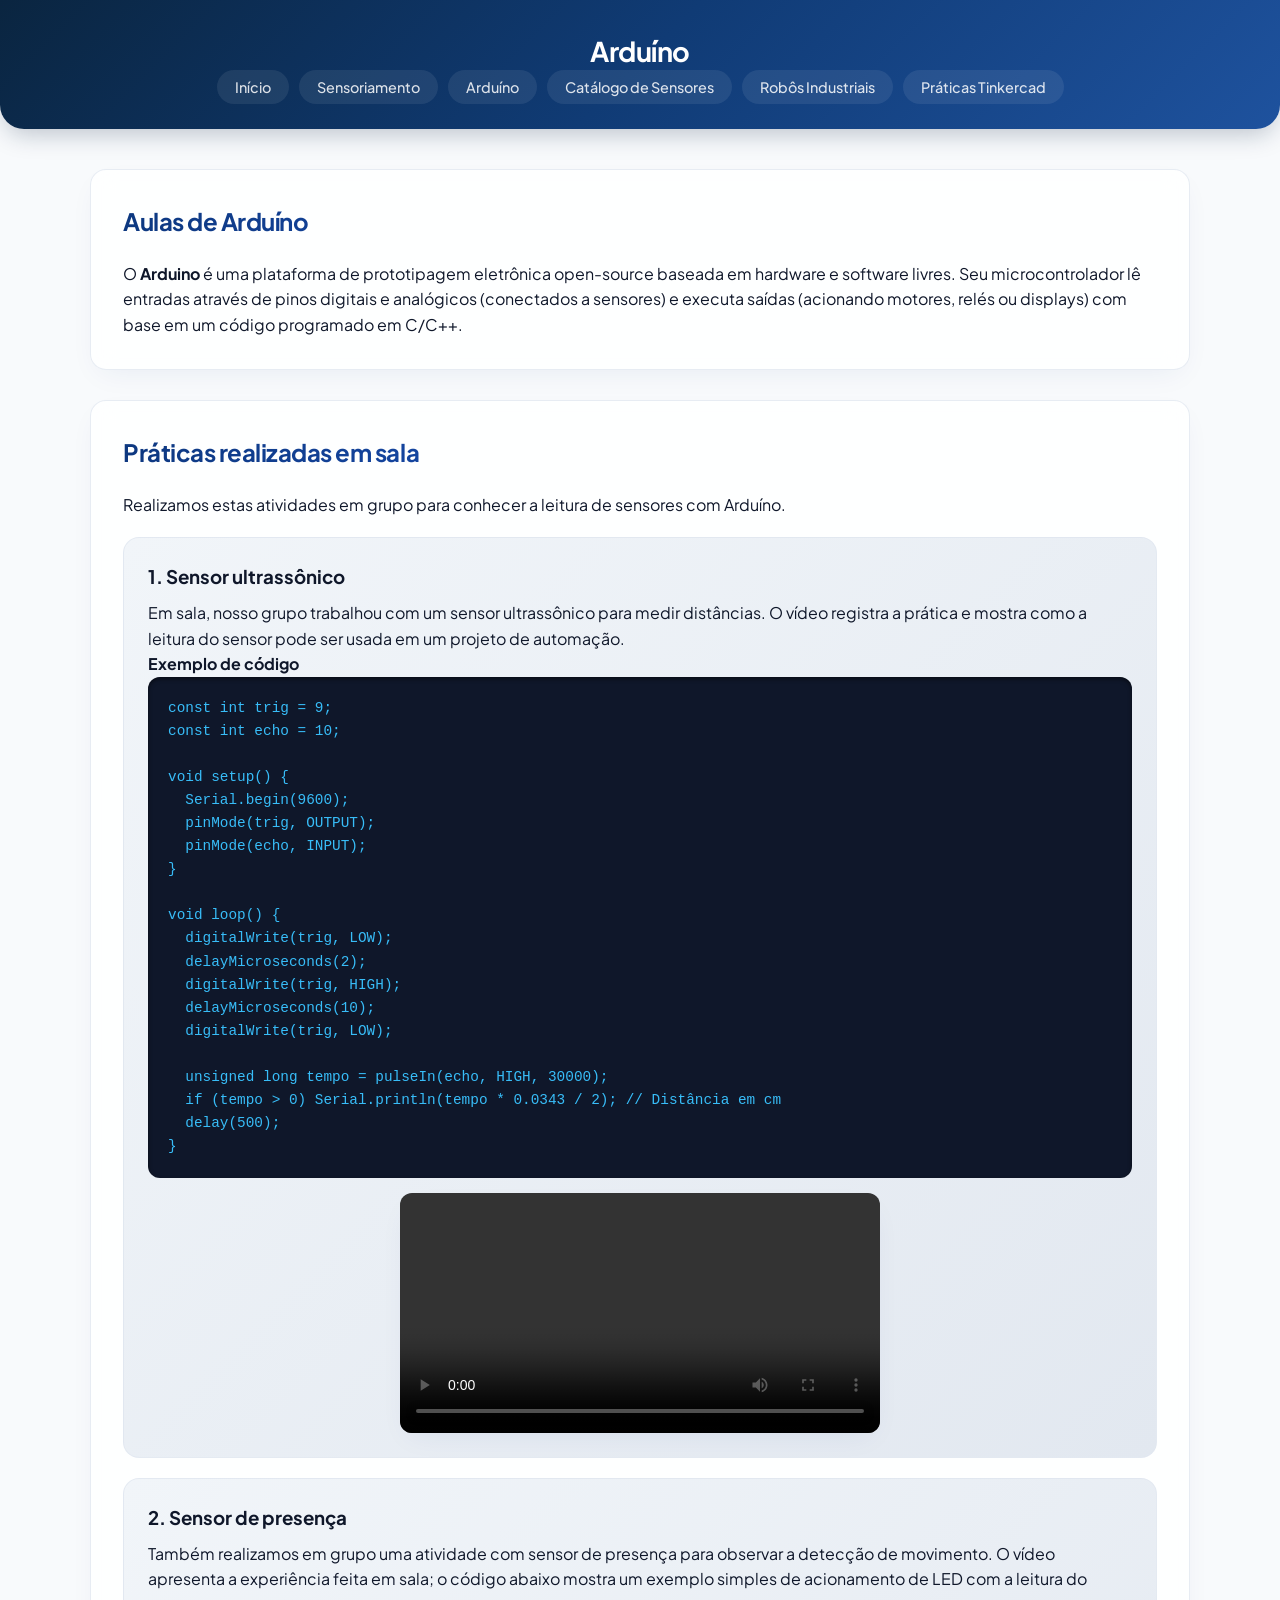
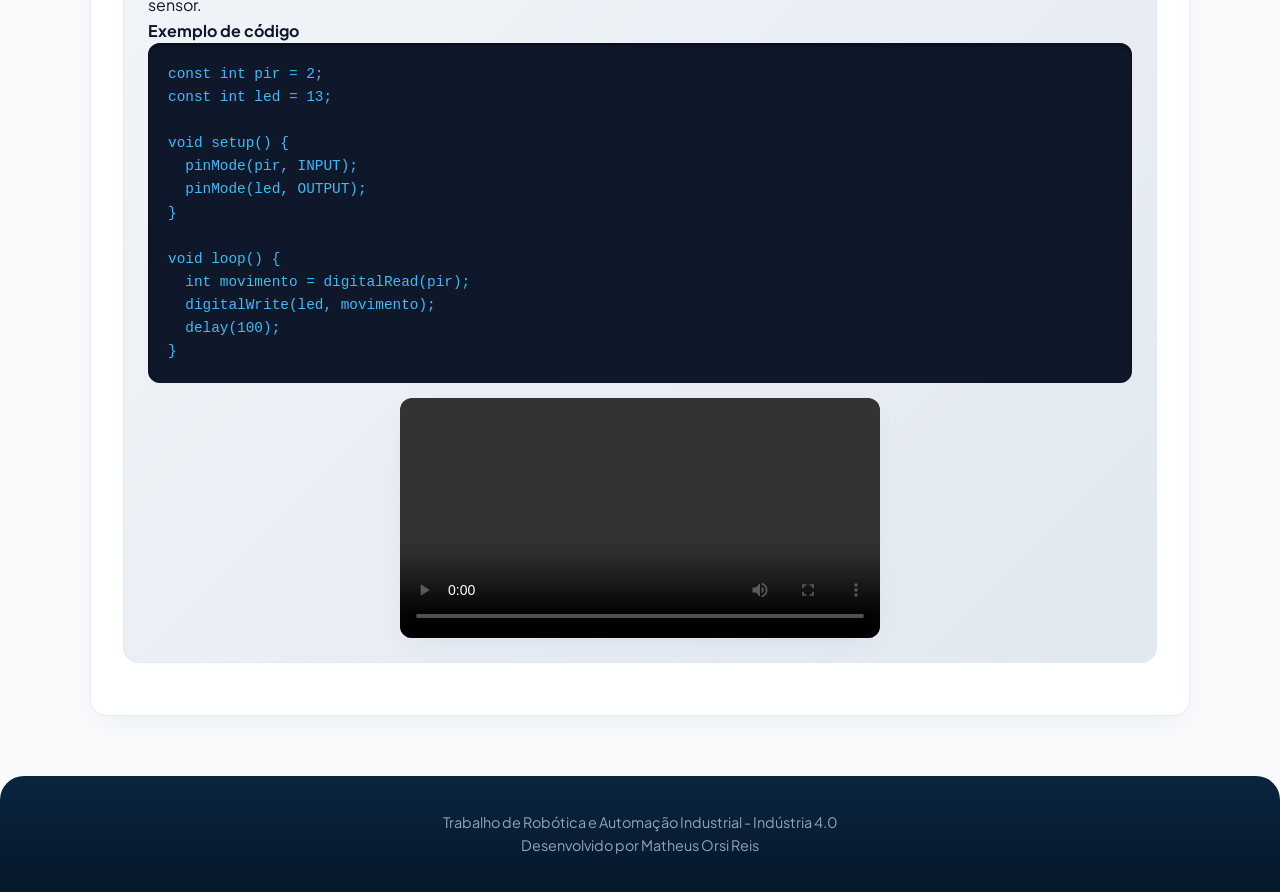
==== html/arduino.html @ b30e3d96 "adicionando prática do arduíno" ====
<!DOCTYPE html>
<html lang="pt-BR">
<head>
    <meta charset="UTF-8">
    <meta name="viewport" content="width=device-width, initial-scale=1.0">
    <title>Arduíno - Portal de Automação</title>
    <link rel="stylesheet" href="../style.css">
</head>
<body>

    <header>
        <h1>Arduíno</h1>
        <nav aria-label="Navegação principal">
            <ul>
                <li><a href="../index.html">Início</a></li>
                <li><a href="../index.html#sensoriamento">Sensoriamento</a></li>
                <li><a href="arduino.html" aria-current="page">Arduíno</a></li>
                <li><a href="sensores.html">Catálogo de Sensores</a></li>
                <li><a href="../index.html#robos">Robôs Industriais</a></li>
                <li><a href="tinkercad.html">Práticas Tinkercad</a></li>
            </ul>
        </nav>
    </header>

    <main>
        <section>
            <h2>Aulas de Arduíno</h2>
            <p>  O <strong>Arduino</strong> é uma plataforma de prototipagem eletrônica open-source baseada em hardware e
                software livres.
                Seu microcontrolador lê entradas através de pinos digitais e analógicos (conectados a sensores) e
                executa saídas
                (acionando motores, relés ou displays) com base em um código programado em C/C++.</p>
        </section>

        <section aria-labelledby="aulas-arduino">
            <h2 id="aulas-arduino">Práticas realizadas em sala</h2>
            <p>Realizamos estas atividades em grupo para conhecer a leitura de sensores com Arduíno.</p>

            <article class="desafio-container aula-arduino">
                <h3>1. Sensor ultrassônico</h3>
                <p>Em sala, nosso grupo trabalhou com um sensor ultrassônico para medir distâncias. O vídeo registra a prática e mostra como a leitura do sensor pode ser usada em um projeto de automação.</p>
                <h4>Exemplo de código</h4>
                <pre><code>const int trig = 9;
const int echo = 10;

void setup() {
  Serial.begin(9600);
  pinMode(trig, OUTPUT);
  pinMode(echo, INPUT);
}

void loop() {
  digitalWrite(trig, LOW);
  delayMicroseconds(2);
  digitalWrite(trig, HIGH);
  delayMicroseconds(10);
  digitalWrite(trig, LOW);

  unsigned long tempo = pulseIn(echo, HIGH, 30000);
  if (tempo > 0) Serial.println(tempo * 0.0343 / 2); // Distância em cm
  delay(500);
}</code></pre>
                <video controls preload="metadata" aria-label="Vídeo da prática com sensor ultrassônico">
                    <source src="../videos/arduino-ultrassonico.mp4" type="video/mp4">
                    Seu navegador não suporta a exibição de vídeos.
                </video>
            </article>

            <article class="desafio-container aula-arduino">
                <h3>2. Sensor de presença</h3>
                <p>Também realizamos em grupo uma atividade com sensor de presença para observar a detecção de movimento. O vídeo apresenta a experiência feita em sala; o código abaixo mostra um exemplo simples de acionamento de LED com a leitura do sensor.</p>
                <h4>Exemplo de código</h4>
                <pre><code>const int pir = 2;
const int led = 13;

void setup() {
  pinMode(pir, INPUT);
  pinMode(led, OUTPUT);
}

void loop() {
  int movimento = digitalRead(pir);
  digitalWrite(led, movimento);
  delay(100);
}</code></pre>
                <video controls preload="metadata" aria-label="Vídeo da prática com sensor de presença">
                    <source src="../videos/arduino-presenca.mp4" type="video/mp4">
                    Seu navegador não suporta a exibição de vídeos.
                </video>
            </article>
        </section>
    </main>

    <footer>
        <p>Trabalho de Robótica e Automação Industrial - Indústria 4.0</p>
        <p>Desenvolvido por Matheus Orsi Reis</p>
    </footer>

</body>
</html>
---- style.css ----
/* Fonte Moderna */
@import url('https://fonts.googleapis.com/css2?family=Plus+Jakarta+Sans:wght@400;500;600;700&display=swap');

:root {
    --senai-blue: #0d3880;
    --senai-blue-light: #2563eb;
    --senai-red-accent: #ff334b;
    
    --bg-main: #f8fafc;
    --bg-card: rgba(255, 255, 255, 0.85);
    --border-subtle: rgba(226, 232, 240, 0.8);
    
    --text-primary: #0f172a;
    --text-secondary: #64748b;
    
    --radius: 16px;
    --shadow-soft: 0 10px 30px -10px rgba(13, 56, 128, 0.08);
    --shadow-hover: 0 20px 40px -15px rgba(13, 56, 128, 0.18);
    --transition: all 0.3s cubic-bezier(0.4, 0, 0.2, 1);
}

/* Reset Base */
* {
    margin: 0;
    padding: 0;
    box-sizing: border-box;
}

body {
    font-family: 'Plus Jakarta Sans', -apple-system, sans-serif;
    background-color: var(--bg-main);
    color: var(--text-primary);
    line-height: 1.6;
}

/* Header com Fade Elegante e Estrutura Grid */
header {
    background: linear-gradient(135deg, #0a2540 0%, #103b75 50%, #1e529e 100%);
    color: #ffffff;
    padding: 30px 40px;
    border-bottom-left-radius: 24px;
    border-bottom-right-radius: 24px;
    box-shadow: 0 10px 25px -5px rgba(10, 37, 64, 0.25);
}

/* Grid tridimensional: Logo (esq) | Título (centro) | Espaçador (dir) */
.header-top {
    display: grid;
    grid-template-columns: minmax(100px, auto) 1fr minmax(100px, auto);
    align-items: center;
    margin-bottom: 25px;
    gap: 20px;
}

/* Container de Fundo Branco para a Logo SENAI */
.logo-senai {
    height: 48px;
    width: auto;
    object-fit: contain;
    display: block;
    background-color: #ffffff;
    padding: 6px 14px;
    border-radius: 8px;
    box-shadow: 0 4px 12px rgba(0, 0, 0, 0.18);
    transition: var(--transition);
}

.logo-senai:hover {
    transform: translateY(-2px);
    box-shadow: 0 6px 16px rgba(0, 0, 0, 0.25);
}

/* Espaçador invisível com a mesma largura para manter o título 100% centralizado */
.header-spacer {
    width: 100%;
    min-width: 100px;
}

header h1 {
    font-size: 1.7rem;
    font-weight: 700;
    letter-spacing: -0.02em;
    text-align: center;
    margin: 0;
}

/* Navegação Fluida com Pílulas */
nav ul {
    list-style: none;
    display: flex;
    justify-content: center;
    gap: 10px;
    flex-wrap: wrap;
}

nav ul li a {
    color: rgba(255, 255, 255, 0.85);
    text-decoration: none;
    font-weight: 500;
    font-size: 0.9rem;
    padding: 8px 18px;
    border-radius: 99px;
    background: rgba(255, 255, 255, 0.08);
    backdrop-filter: blur(8px);
    transition: var(--transition);
}

nav ul li a:hover {
    color: #ffffff;
    background: rgba(255, 255, 255, 0.22);
    transform: translateY(-2px);
}

/* Conteúdo Principal */
main {
    width: 90%;
    max-width: 1100px;
    margin: 40px auto;
}

section {
    background: var(--bg-card);
    backdrop-filter: blur(12px);
    margin-bottom: 30px;
    padding: 32px;
    border-radius: var(--radius);
    border: 1px solid var(--border-subtle);
    box-shadow: var(--shadow-soft);
}

section h2 {
    font-size: 1.5rem;
    font-weight: 700;
    letter-spacing: -0.02em;
    background: linear-gradient(90deg, #0d3880, #2563eb);
    -webkit-background-clip: text;
    -webkit-text-fill-color: transparent;
    margin-bottom: 20px;
}

section img {
    width: 100%;
    max-width: 500px;
    display: block;
    margin: 20px auto;
    border-radius: 12px;
    box-shadow: var(--shadow-soft);
}

/* Cards com Efeito Flutuante */
.cards {
    display: flex;
    flex-wrap: wrap;
    gap: 24px;
    justify-content: center;
}

.card {
    width: 310px;
    background: var(--bg-card);
    border: 1px solid var(--border-subtle);
    border-radius: var(--radius);
    text-align: center;
    padding: 24px;
    box-shadow: var(--shadow-soft);
    transition: var(--transition);
    display: flex;
    flex-direction: column;
    justify-content: space-between;
}

.card:hover {
    transform: translateY(-8px);
    box-shadow: var(--shadow-hover);
    border-color: rgba(37, 99, 235, 0.3);
}

.card img {
    width: 100%;
    height: 180px;
    object-fit: cover;
    border-radius: 12px;
}

.card h3 {
    margin: 18px 0 8px;
    color: var(--text-primary);
    font-size: 1.2rem;
    font-weight: 600;
}

.card p {
    margin-bottom: 20px;
    color: var(--text-secondary);
    font-size: 0.92rem;
}

/* Botão com Fade no Hover */
.card a {
    display: inline-block;
    background: linear-gradient(135deg, #0d3880 0%, #2563eb 100%);
    color: #ffffff;
    text-decoration: none;
    padding: 12px 24px;
    border-radius: 99px;
    font-weight: 600;
    font-size: 0.9rem;
    box-shadow: 0 4px 12px rgba(37, 99, 235, 0.25);
    transition: var(--transition);
}

.card a:hover {
    box-shadow: 0 6px 20px rgba(37, 99, 235, 0.4);
    transform: scale(1.02);
    opacity: 0.95;
}

/* Bloco Tinkercad / Código */
.desafio-container {
    background: linear-gradient(135deg, #f1f5f9 0%, #e2e8f0 100%);
    padding: 24px;
    margin: 20px 0;
    border-radius: var(--radius);
    border: 1px solid var(--border-subtle);
}

pre {
    background: #0f172a;
    color: #38bdf8;
    padding: 20px;
    border-radius: 12px;
    overflow-x: auto;
    font-size: 0.9rem;
    box-shadow: inset 0 2px 4px rgba(0,0,0,0.5);
}

code {
    font-family: 'Fira Code', monospace;
}

video {
    width: 100%;
    margin-top: 15px;
    border-radius: 12px;
    box-shadow: var(--shadow-soft);
}

/* Espaço para vídeos das futuras aulas de Arduíno */
.aula-arduino h3 {
    margin-bottom: 8px;
}

.aula-arduino video {
    display: block;
    max-width: 480px;
    margin: 15px auto 0;
}

.video-placeholder {
    display: flex;
    align-items: center;
    justify-content: center;
    min-height: 220px;
    margin-top: 15px;
    border: 2px dashed var(--border-subtle);
    border-radius: 12px;
    color: var(--text-secondary);
    background: var(--bg-main);
    text-align: center;
}

/* Rodapé */
footer {
    background: linear-gradient(180deg, #0a2540 0%, #061729 100%);
    color: #94a3b8;
    text-align: center;
    padding: 35px 20px;
    margin-top: 60px;
    font-size: 0.9rem;
    border-top-left-radius: 24px;
    border-top-right-radius: 24px;
}

/* Responsividade para Dispositivos Móveis */
@media (max-width: 768px) {
    header {
        padding: 20px 15px;
    }

    .header-top {
        display: flex;
        flex-direction: column;
        align-items: center;
        text-align: center;
        gap: 12px;
    }

    .header-spacer {
        display: none;
    }

    nav ul {
        flex-direction: column;
        gap: 8px;
    }

    header h1 {
        font-size: 1.3rem;
    }

    .card {
        width: 100%;
        max-width: 360px;
    }

}
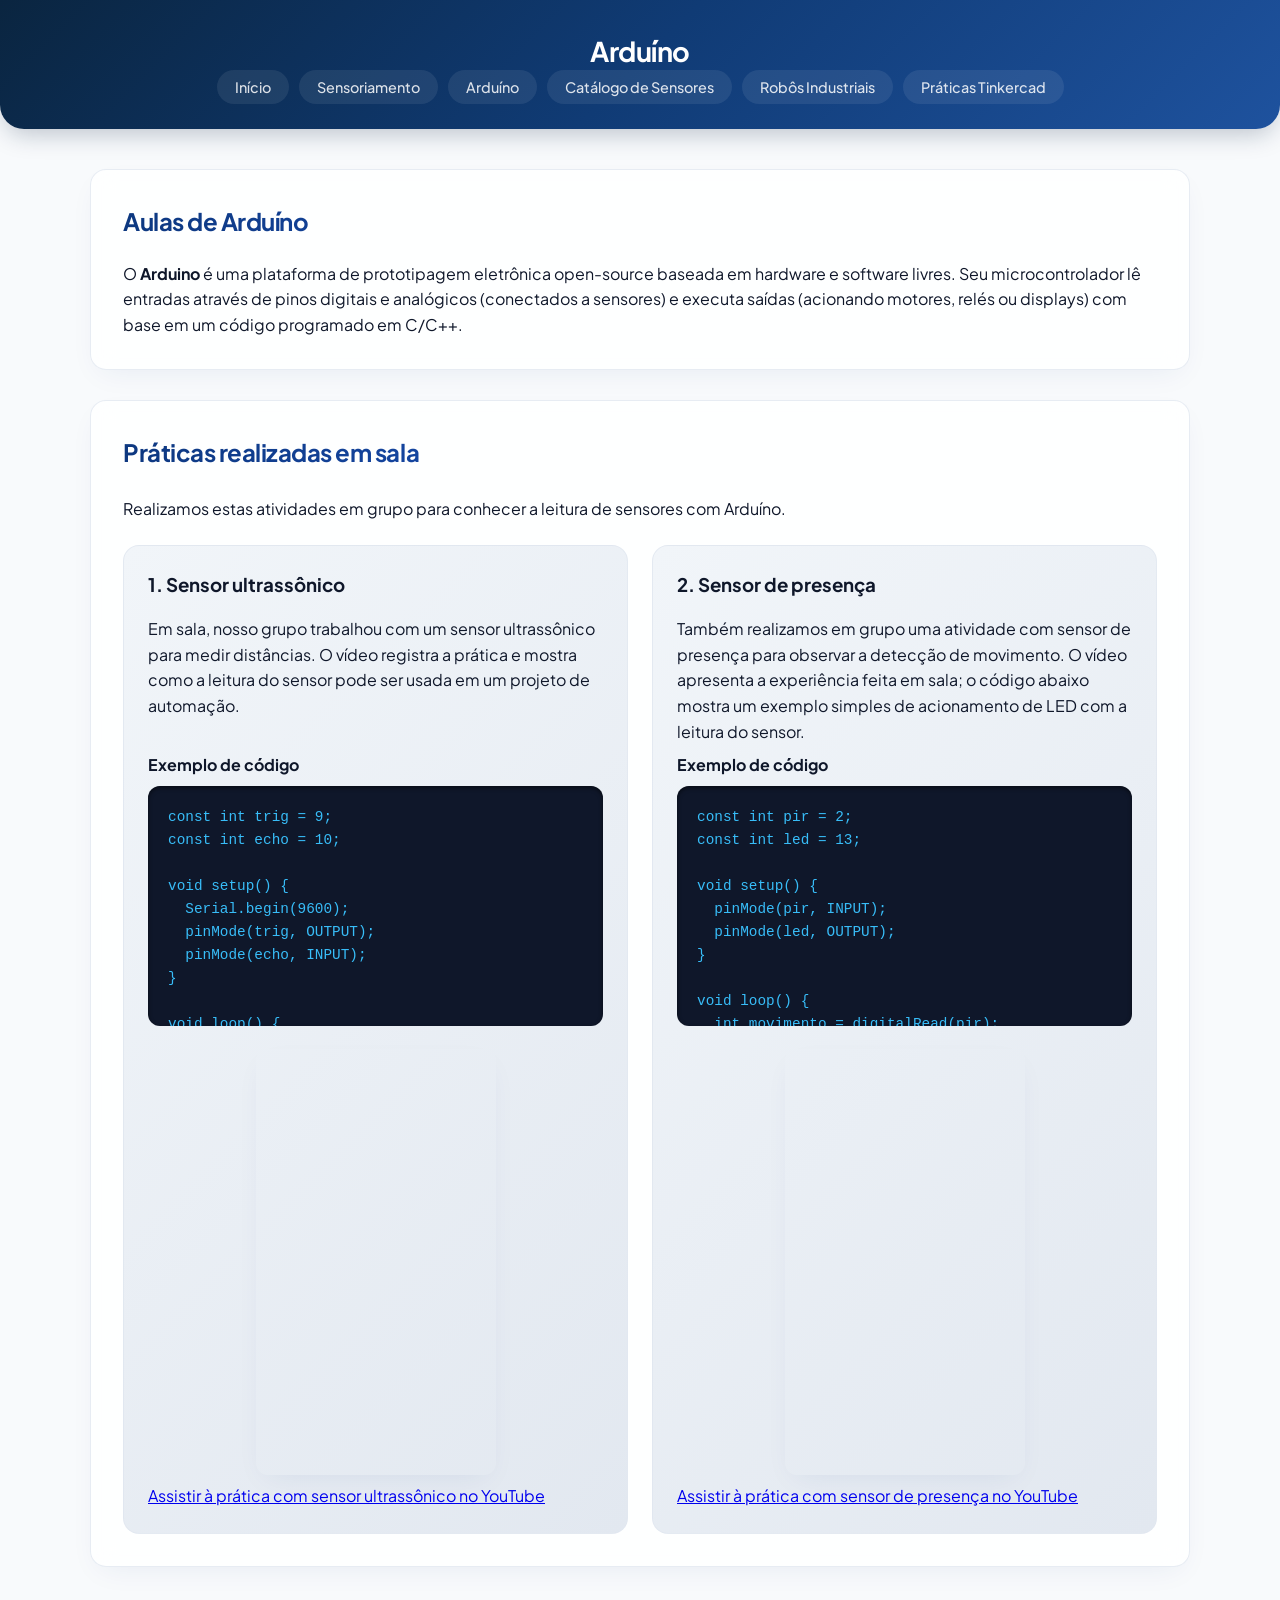
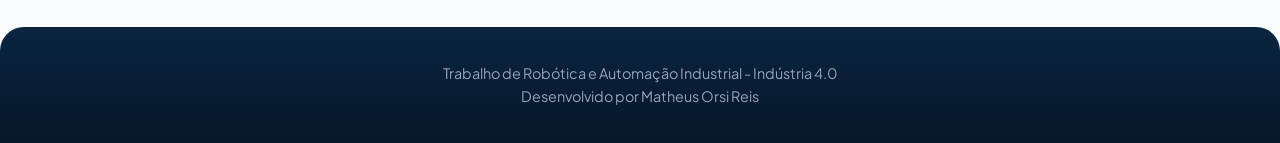
==== commit 0f70d675: "atualizando vídeos" ====
--- a/html/arduino.html
+++ b/html/arduino.html
@@ -60,10 +60,8 @@
   if (tempo > 0) Serial.println(tempo * 0.0343 / 2); // Distância em cm
   delay(500);
 }</code></pre>
-                <video controls preload="metadata" aria-label="Vídeo da prática com sensor ultrassônico">
-                    <source src="../videos/arduino-ultrassonico.mp4" type="video/mp4">
-                    Seu navegador não suporta a exibição de vídeos.
-                </video>
+                <iframe class="youtube-video" src="https://www.youtube.com/embed/ZgIiF_DsfPs" title="Vídeo da prática com sensor ultrassônico" loading="lazy" allow="accelerometer; autoplay; clipboard-write; encrypted-media; gyroscope; picture-in-picture; web-share" referrerpolicy="strict-origin-when-cross-origin" allowfullscreen></iframe>
+                <p><a href="https://youtube.com/shorts/ZgIiF_DsfPs?feature=share" target="_blank" rel="noopener noreferrer">Assistir à prática com sensor ultrassônico no YouTube</a></p>
             </article>
 
             <article class="desafio-container aula-arduino">
@@ -83,10 +81,8 @@
   digitalWrite(led, movimento);
   delay(100);
 }</code></pre>
-                <video controls preload="metadata" aria-label="Vídeo da prática com sensor de presença">
-                    <source src="../videos/arduino-presenca.mp4" type="video/mp4">
-                    Seu navegador não suporta a exibição de vídeos.
-                </video>
+                <iframe class="youtube-video" src="https://www.youtube.com/embed/SK4CNiemLFM" title="Vídeo da prática com sensor de presença" loading="lazy" allow="accelerometer; autoplay; clipboard-write; encrypted-media; gyroscope; picture-in-picture; web-share" referrerpolicy="strict-origin-when-cross-origin" allowfullscreen></iframe>
+                <p><a href="https://youtube.com/shorts/SK4CNiemLFM?feature=share" target="_blank" rel="noopener noreferrer">Assistir à prática com sensor de presença no YouTube</a></p>
             </article>
         </section>
     </main>
--- a/style.css
+++ b/style.css
@@ -238,21 +238,50 @@
     font-family: 'Fira Code', monospace;
 }
 
-video {
+video,
+.youtube-video {
     width: 100%;
     margin-top: 15px;
     border-radius: 12px;
     box-shadow: var(--shadow-soft);
 }
 
-/* Espaço para vídeos das futuras aulas de Arduíno */
+/* Vídeos das aulas de Arduíno */
+section[aria-labelledby="aulas-arduino"] {
+    display: grid;
+    grid-template-columns: repeat(2, minmax(0, 1fr));
+    gap: 24px;
+}
+
+section[aria-labelledby="aulas-arduino"] > h2,
+section[aria-labelledby="aulas-arduino"] > p {
+    grid-column: 1 / -1;
+    margin-bottom: 0;
+}
+
+.aula-arduino {
+    display: grid;
+    grid-template-rows: auto 1fr auto 240px auto auto;
+    gap: 8px;
+    min-width: 0;
+    margin: 0;
+}
+
+.aula-arduino pre {
+    min-width: 0;
+    overflow: auto;
+}
+
 .aula-arduino h3 {
     margin-bottom: 8px;
 }
 
-.aula-arduino video {
+.aula-arduino .youtube-video {
     display: block;
-    max-width: 480px;
+    max-width: 240px;
+    height: auto;
+    aspect-ratio: 9 / 16;
+    border: 0;
     margin: 15px auto 0;
 }
 
@@ -283,6 +312,10 @@
 
 /* Responsividade para Dispositivos Móveis */
 @media (max-width: 768px) {
+    section[aria-labelledby="aulas-arduino"] {
+        grid-template-columns: minmax(0, 1fr);
+    }
+
     header {
         padding: 20px 15px;
     }
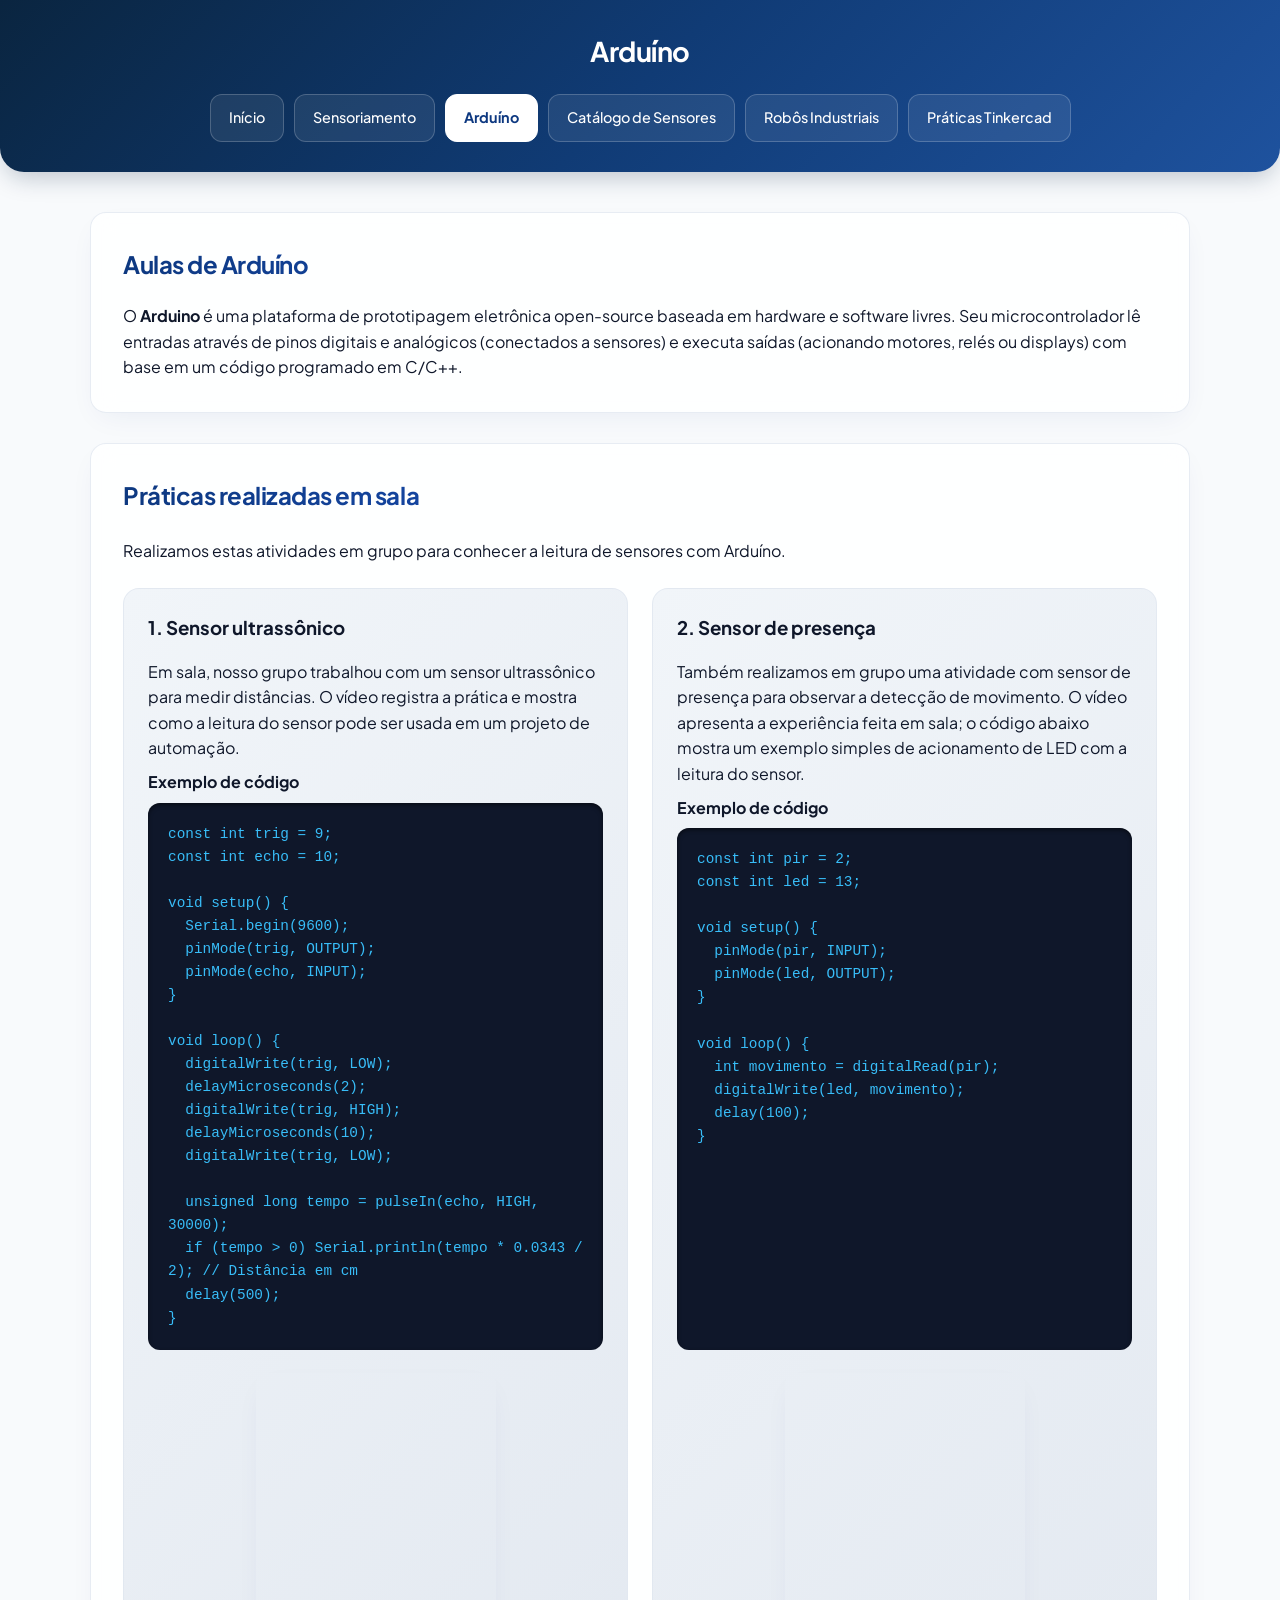
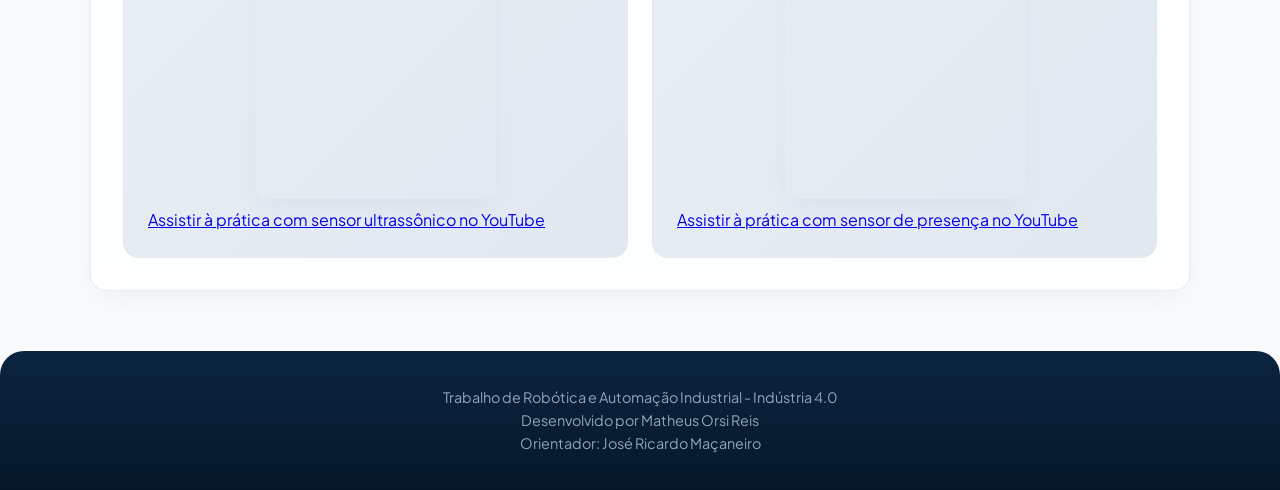
==== commit 642e5ca9: "adicionando orientador" ====
--- a/html/arduino.html
+++ b/html/arduino.html
@@ -90,6 +90,7 @@
     <footer>
         <p>Trabalho de Robótica e Automação Industrial - Indústria 4.0</p>
         <p>Desenvolvido por Matheus Orsi Reis</p>
+        <p>Orientador: José Ricardo Maçaneiro</p>
     </footer>
 
 </body>
--- a/style.css
+++ b/style.css
@@ -84,31 +84,66 @@
     margin: 0;
 }
 
-/* Navegação Fluida com Pílulas */
+/* Navegação responsiva */
+header > h1 + nav {
+    margin-top: 20px;
+}
+
 nav ul {
     list-style: none;
     display: flex;
     justify-content: center;
+    flex-wrap: wrap;
     gap: 10px;
-    flex-wrap: wrap;
+    padding: 0;
+    margin: 0;
+}
+
+nav li {
+    min-width: 0;
 }
 
 nav ul li a {
-    color: rgba(255, 255, 255, 0.85);
+    display: flex;
+    align-items: center;
+    justify-content: center;
+    min-height: 48px;
+    height: 100%;
+    padding: 10px 18px;
+    border: 1px solid rgba(255, 255, 255, 0.2);
+    border-radius: 12px;
+    background: rgba(255, 255, 255, 0.08);
+    color: #ffffff;
+    text-align: center;
     text-decoration: none;
     font-weight: 500;
     font-size: 0.9rem;
-    padding: 8px 18px;
-    border-radius: 99px;
-    background: rgba(255, 255, 255, 0.08);
-    backdrop-filter: blur(8px);
-    transition: var(--transition);
-}
-
-nav ul li a:hover {
-    color: #ffffff;
-    background: rgba(255, 255, 255, 0.22);
-    transform: translateY(-2px);
+    line-height: 1.4;
+    overflow-wrap: anywhere;
+    transition: background-color 0.2s ease, border-color 0.2s ease;
+}
+
+nav ul li a[aria-current="page"] {
+    background: #ffffff;
+    border-color: #ffffff;
+    color: var(--senai-blue);
+    font-weight: 700;
+}
+
+nav ul li a:focus-visible {
+    outline: 3px solid #facc15;
+    outline-offset: 3px;
+}
+
+@media (hover: hover) {
+    nav ul li a:hover {
+        background: rgba(255, 255, 255, 0.22);
+        border-color: rgba(255, 255, 255, 0.5);
+    }
+
+    nav ul li a[aria-current="page"]:hover {
+        background: #e2e8f0;
+    }
 }
 
 /* Conteúdo Principal */
@@ -261,7 +296,7 @@
 
 .aula-arduino {
     display: grid;
-    grid-template-rows: auto 1fr auto 240px auto auto;
+    grid-template-rows: auto auto auto 1fr auto auto;
     gap: 8px;
     min-width: 0;
     margin: 0;
@@ -269,7 +304,8 @@
 
 .aula-arduino pre {
     min-width: 0;
-    overflow: auto;
+    white-space: pre-wrap;
+    overflow-wrap: anywhere;
 }
 
 .aula-arduino h3 {
@@ -333,8 +369,18 @@
     }
 
     nav ul {
-        flex-direction: column;
-        gap: 8px;
+        display: grid;
+        grid-template-columns: repeat(2, minmax(0, 1fr));
+        gap: 10px;
+    }
+
+    nav li:last-child:nth-child(odd) {
+        grid-column: 1 / -1;
+    }
+
+    nav ul li a {
+        padding: 12px 10px;
+        font-size: 0.85rem;
     }
 
     header h1 {
@@ -347,3 +393,8 @@
     }
 
 }
+
+.etapas-controle {
+    list-style: none;
+    padding-left: 0;
+}
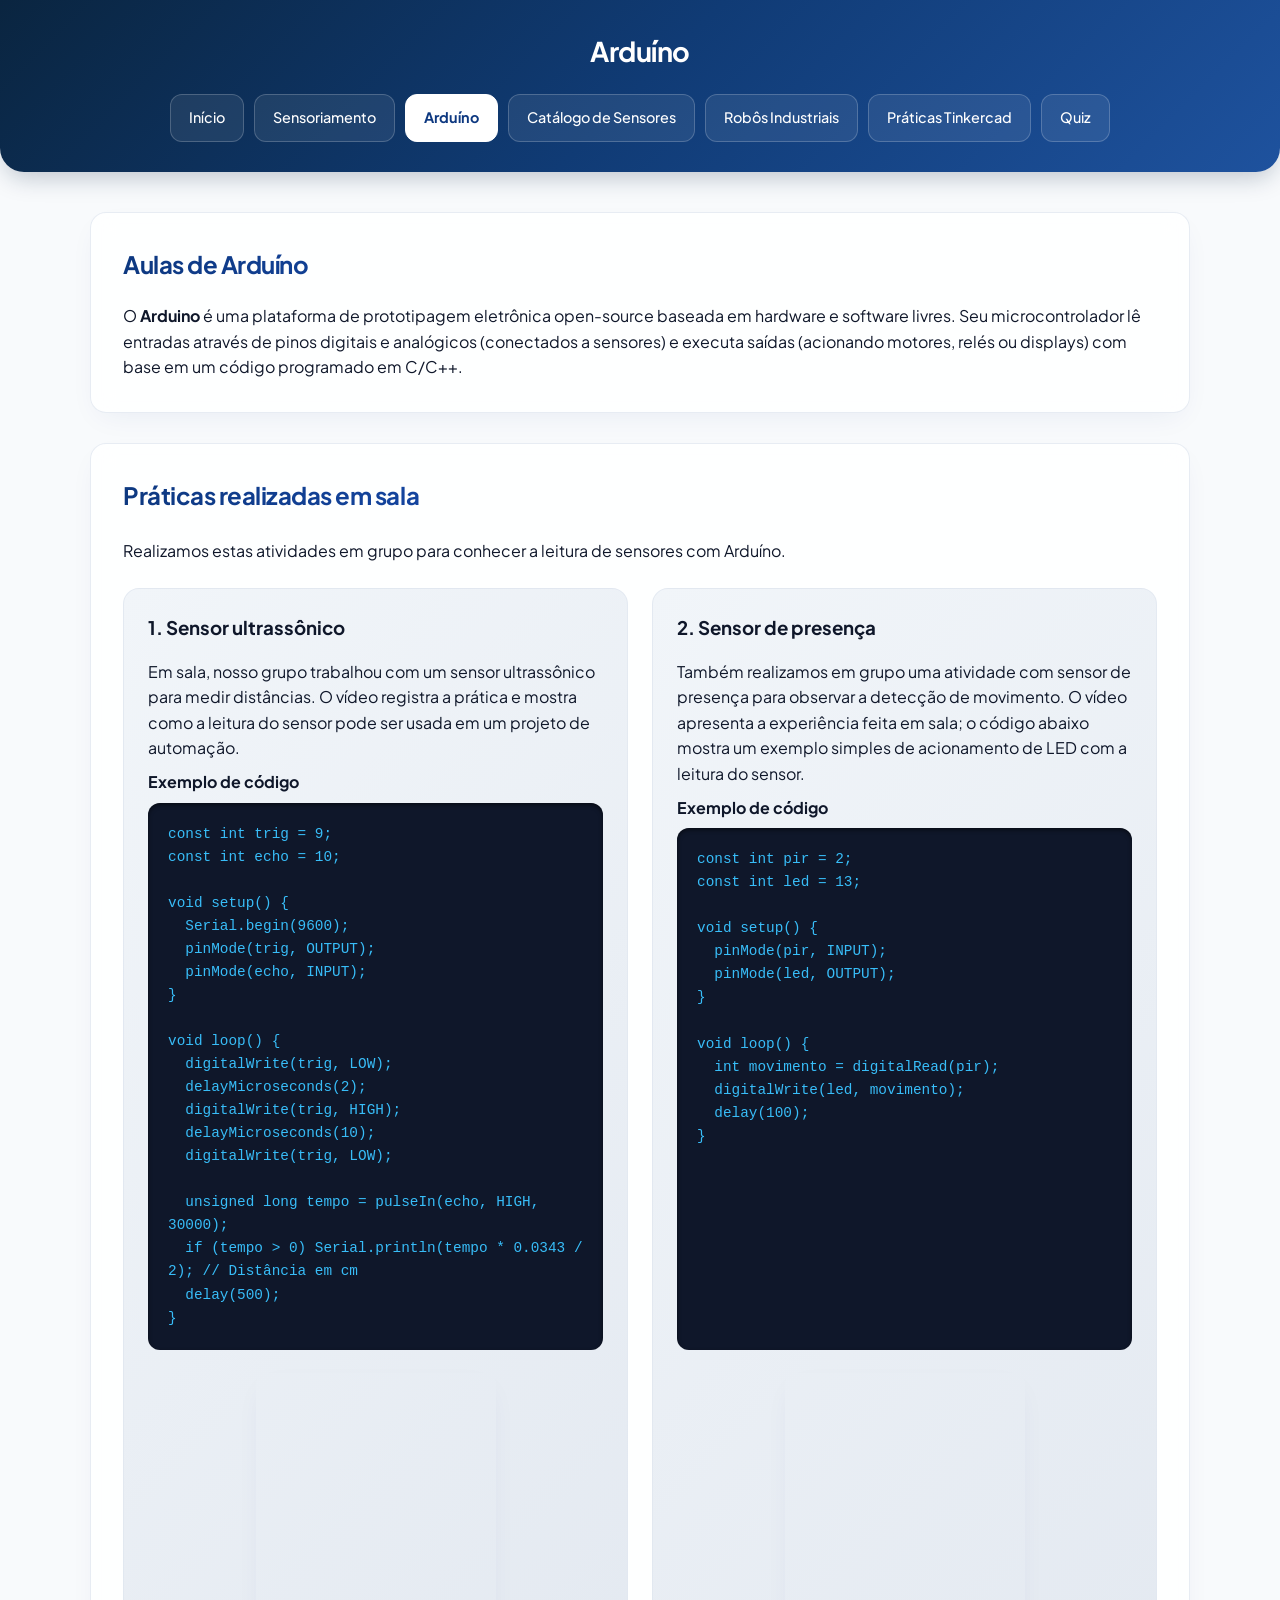
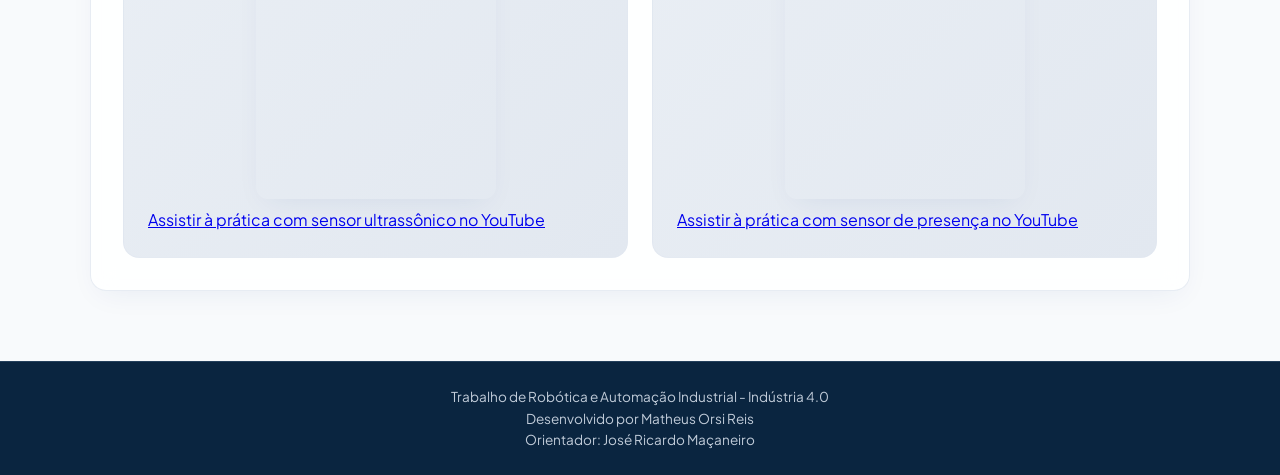
==== commit e5fe8025: "Criando Quiz" ====
--- a/html/arduino.html
+++ b/html/arduino.html
@@ -18,6 +18,7 @@
                 <li><a href="sensores.html">Catálogo de Sensores</a></li>
                 <li><a href="../index.html#robos">Robôs Industriais</a></li>
                 <li><a href="tinkercad.html">Práticas Tinkercad</a></li>
+                <li><a href="quiz.html">Quiz</a></li>
             </ul>
         </nav>
     </header>
--- a/style.css
+++ b/style.css
@@ -27,6 +27,10 @@
 }
 
 body {
+    min-height: 100vh;
+    min-height: 100dvh;
+    display: flex;
+    flex-direction: column;
     font-family: 'Plus Jakarta Sans', -apple-system, sans-serif;
     background-color: var(--bg-main);
     color: var(--text-primary);
@@ -334,16 +338,19 @@
     text-align: center;
 }
 
-/* Rodapé */
+/* O rodapé fica no fim da tela em páginas curtas, sem cobrir o conteúdo. */
 footer {
-    background: linear-gradient(180deg, #0a2540 0%, #061729 100%);
-    color: #94a3b8;
+    background: #0a2540;
+    color: #c0cbd8;
     text-align: center;
-    padding: 35px 20px;
-    margin-top: 60px;
-    font-size: 0.9rem;
-    border-top-left-radius: 24px;
-    border-top-right-radius: 24px;
+    padding: 24px 20px;
+    margin-top: auto;
+    font-size: 0.85rem;
+    border-top: 1px solid #24405c;
+}
+
+body > header, body > main, body > footer {
+    flex-shrink: 0;
 }
 
 /* Responsividade para Dispositivos Móveis */
